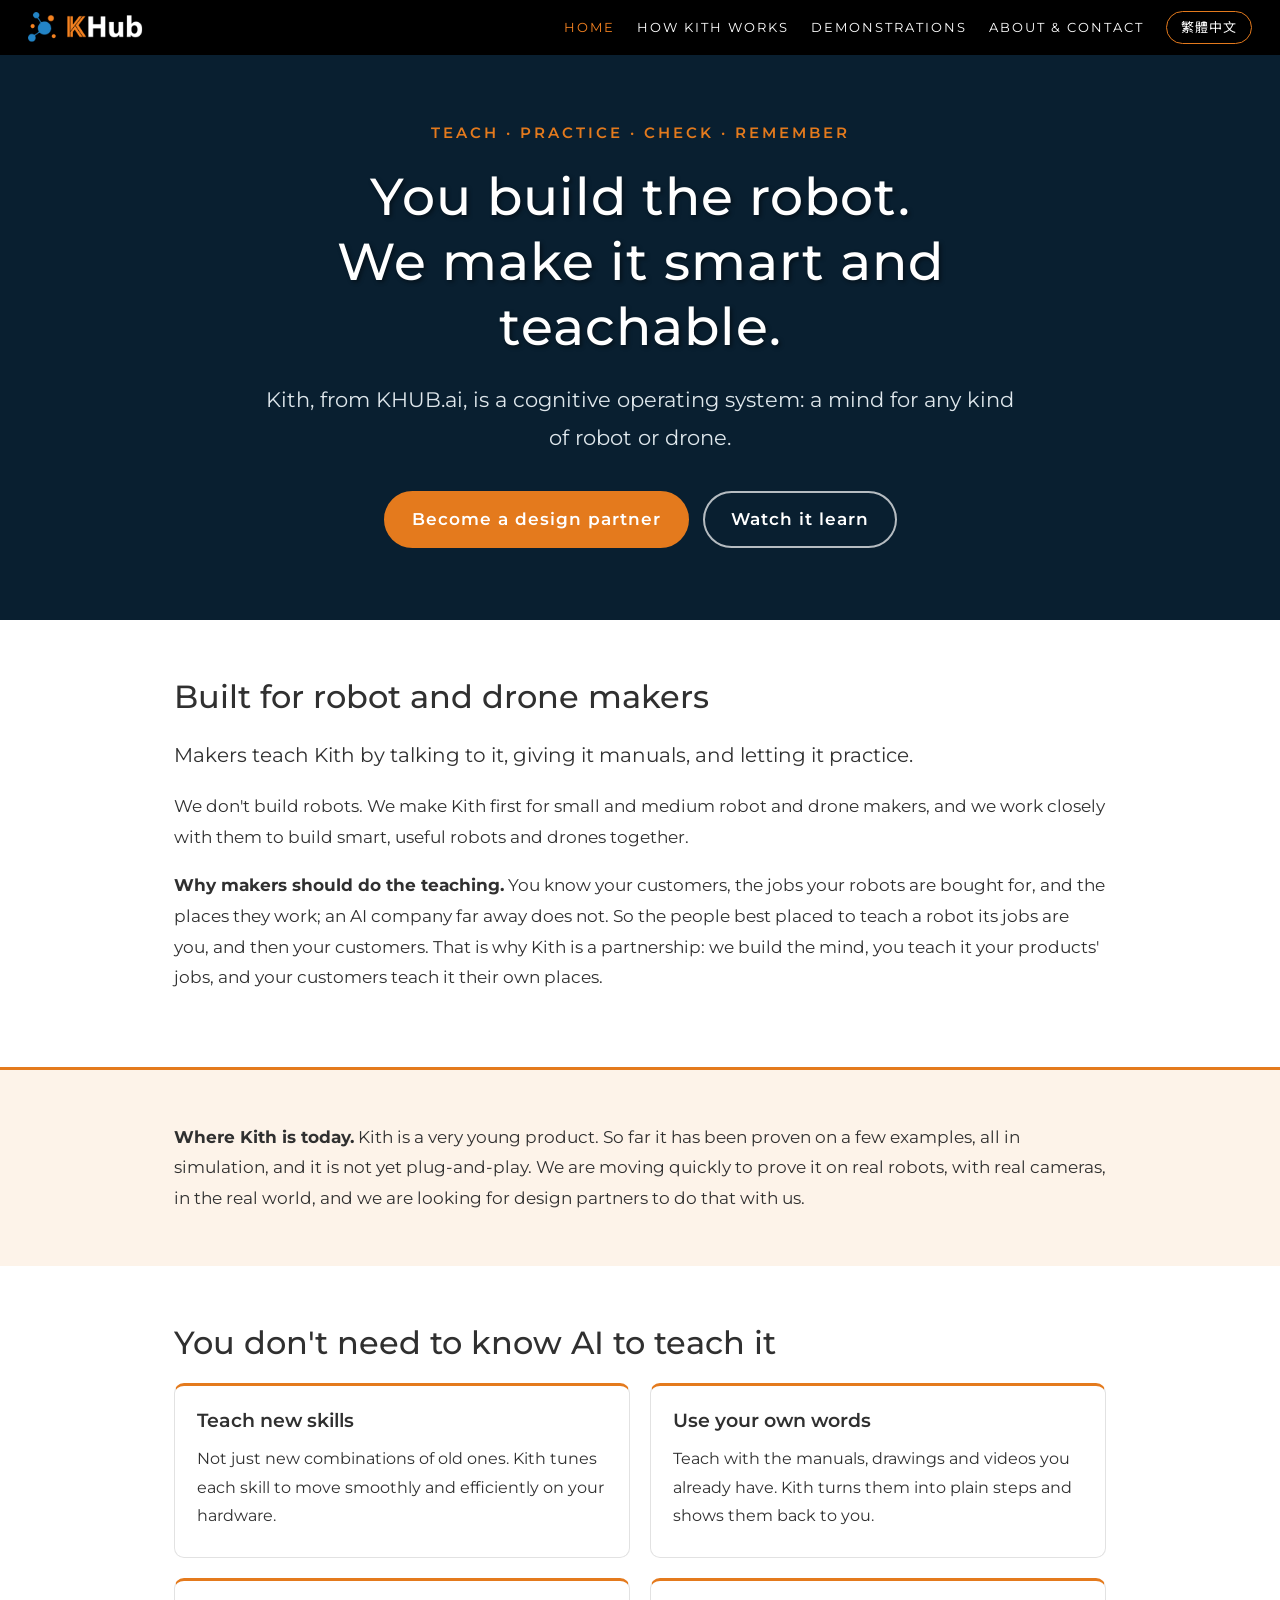
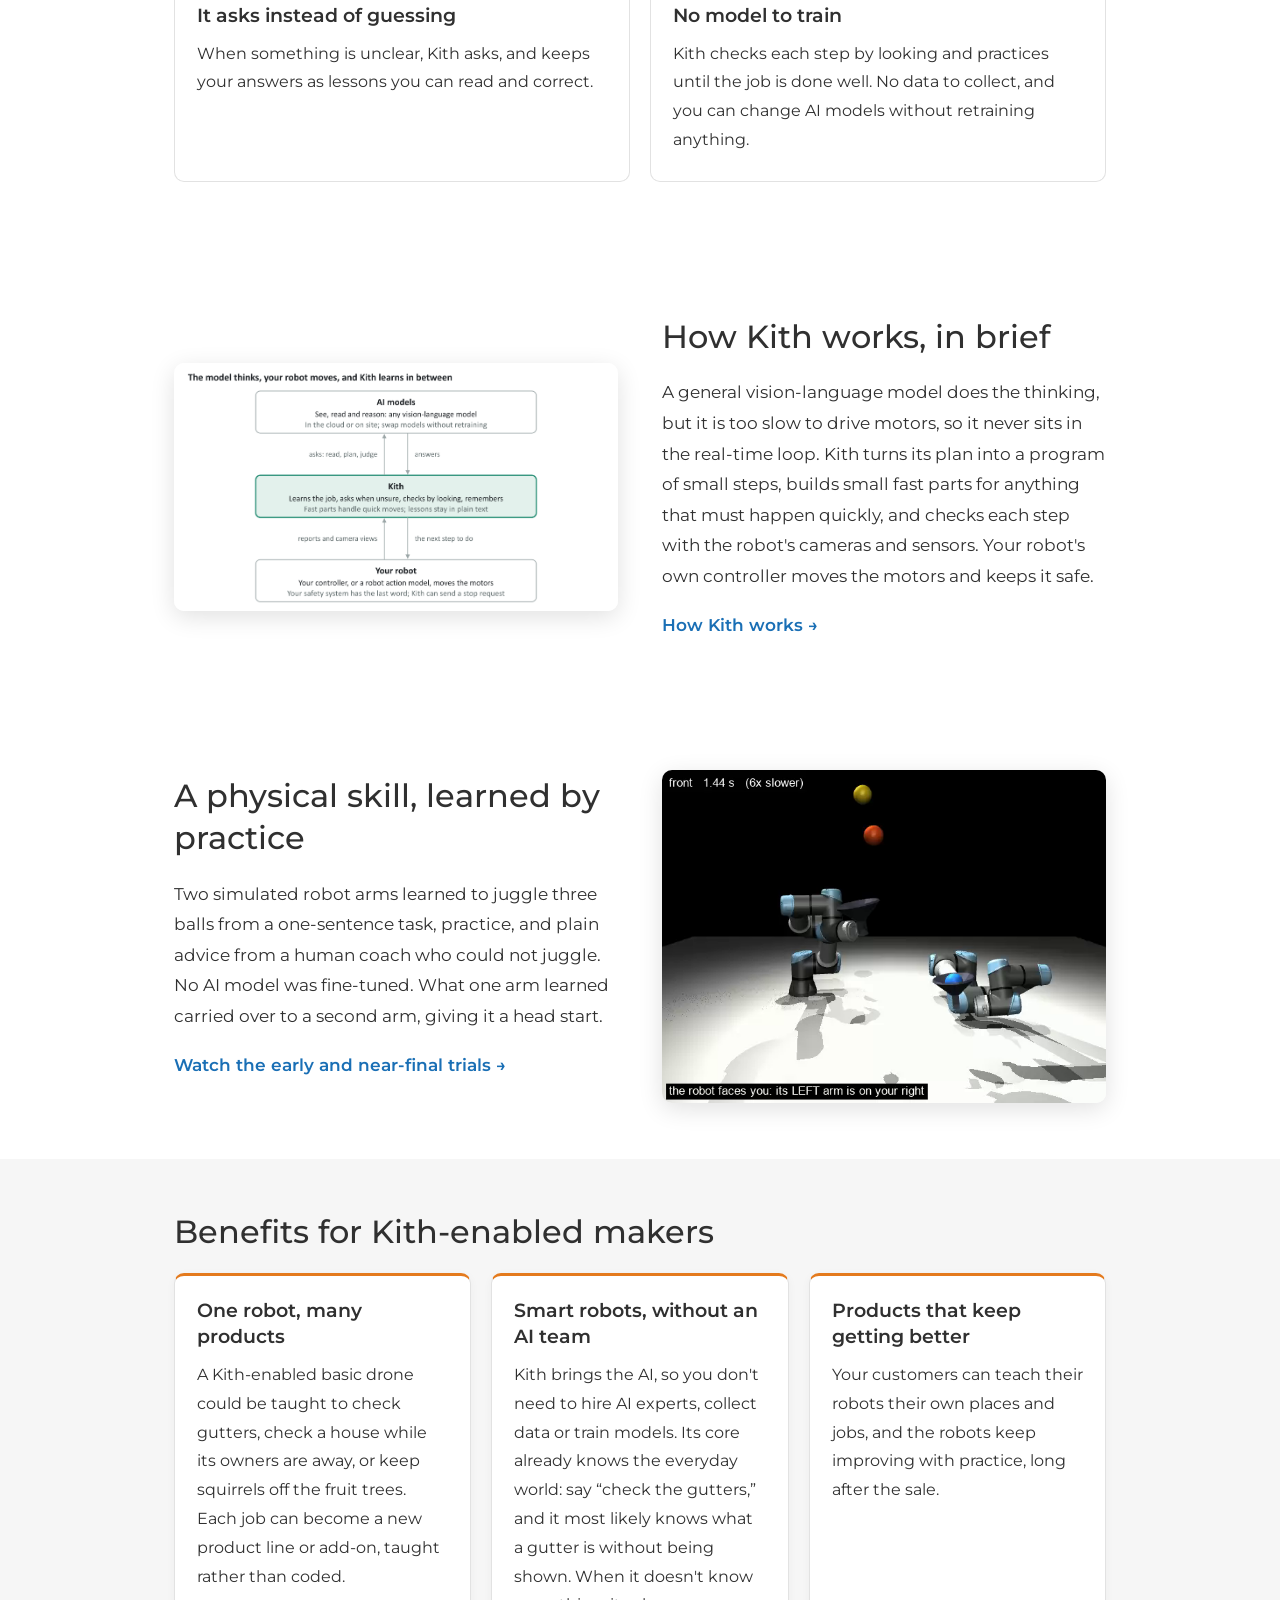
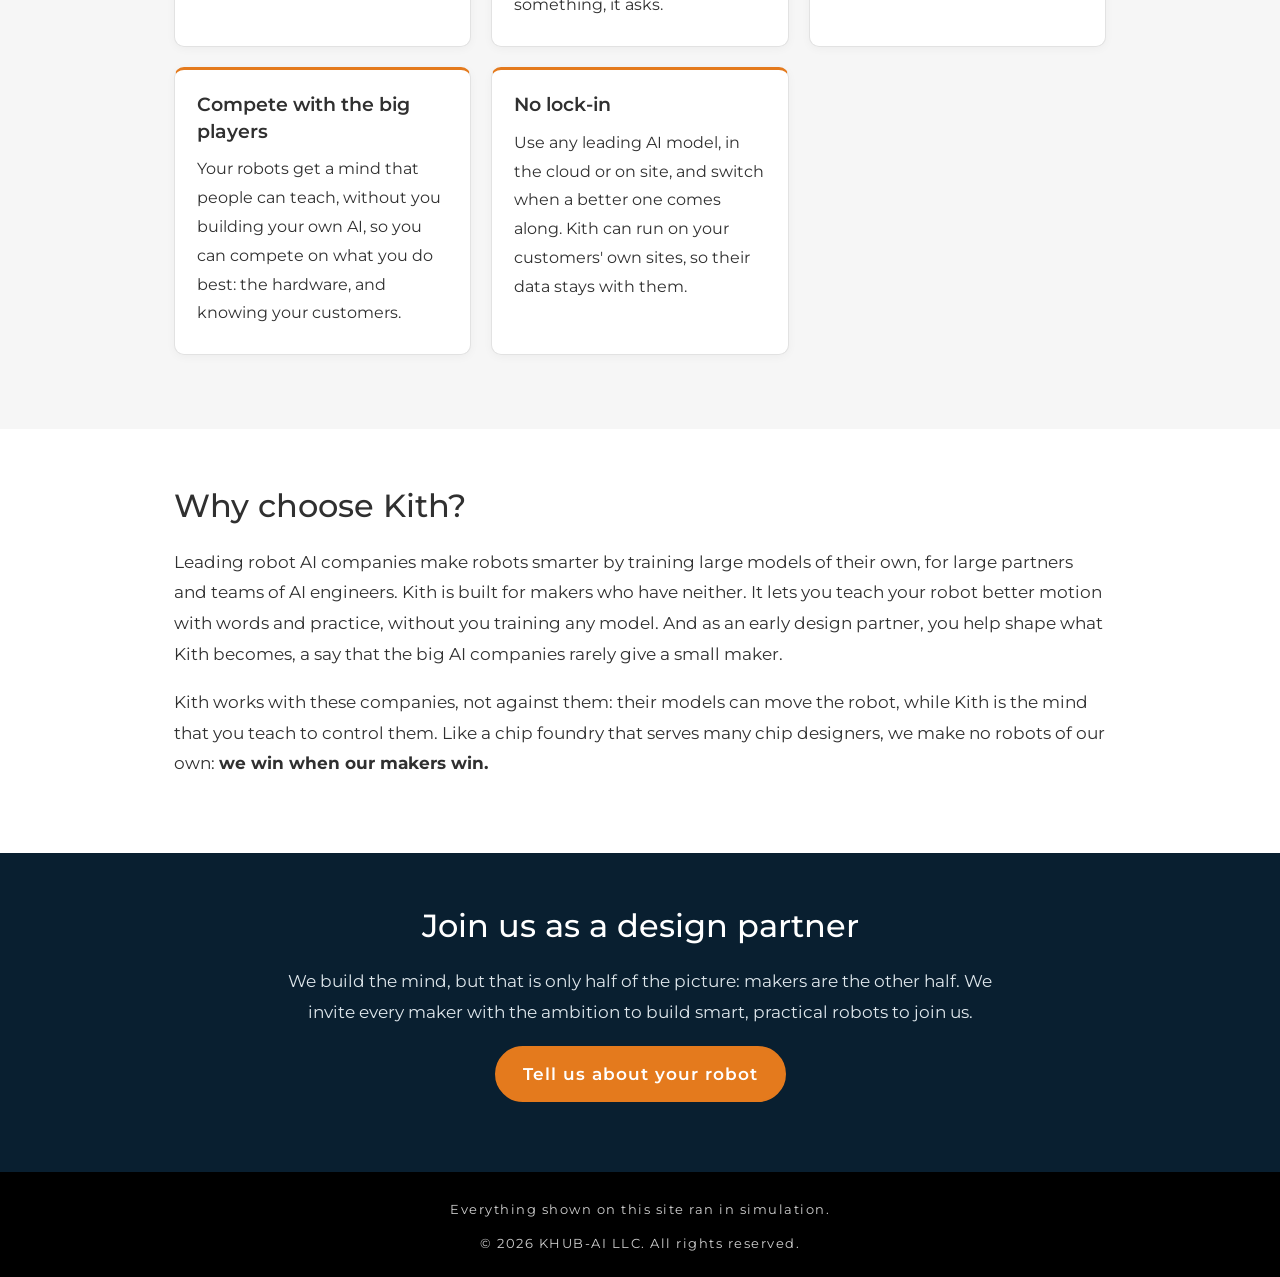
==== index.html @ f5c64458 "khub.ai: new bilingual site for Kith (English and Traditional Chinese) Four pages in each language, " ====
<!doctype html>
<html lang="en">
<head>
<meta charset="utf-8">
<meta name="viewport" content="width=device-width, initial-scale=1">
<title>Kith by KHUB.ai — a teachable mind for robots and drones</title>
<meta name="description" content="Kith, from KHUB.ai, is a cognitive operating system that robot and drone makers can teach by talking to it, giving it manuals, and letting it practice.">
<link rel="alternate" hreflang="en" href="https://khub.ai/">
<link rel="alternate" hreflang="zh-Hant-TW" href="https://khub.ai/zh-tw/">
<link rel="icon" href="images/favicon.ico">
<link rel="preconnect" href="https://fonts.googleapis.com">
<link rel="preconnect" href="https://fonts.gstatic.com" crossorigin>
<link href="https://fonts.googleapis.com/css2?family=Montserrat:wght@400;500;600;700&amp;family=Noto+Sans+TC:wght@400;500;700&amp;display=swap" rel="stylesheet">
<link rel="stylesheet" href="styles.css">
</head>
<body class="lang-en">
<a class="skip" href="#main">Skip to content</a>
<header class="topbar">
  <a class="brand" href="index.html"><img src="images/logo_KH.png" alt="KHUB.ai" width="120" height="31"></a>
  <nav aria-label="Main"><a href="index.html" aria-current="page">Home</a><a href="how-kith-works.html">How Kith works</a><a href="demonstrations.html">Demonstrations</a><a href="about.html">About &amp; contact</a><a class="lang" href="zh-tw/index.html" hreflang="zh-Hant-TW" lang="zh-Hant-TW">繁體中文</a></nav>
</header>
<section class="hero">
  <p class="kicker">Teach &middot; Practice &middot; Check &middot; Remember</p>
  <h1>You build the robot.<br>We make it smart and teachable.</h1>
  <p class="hero-sub">Kith, from KHUB.ai, is a cognitive operating system: a mind for any kind of robot or drone.</p>
  <p class="hero-actions"><a class="btn" href="about.html#contact">Become a design partner</a><a class="btn btn-ghost" href="demonstrations.html">Watch it learn</a></p>
</section>
<main id="main">

<section class="wrap">
  <h2>Built for robot and drone makers</h2>
  <p class="lead">Makers teach Kith by talking to it, giving it manuals, and letting it practice.</p>
  <p>We don't build robots. We make Kith first for small and medium robot and drone makers, and we work closely with them to build smart, useful robots and drones together.</p>
  <p><strong>Why makers should do the teaching.</strong> You know your customers, the jobs your robots are bought for, and the places they work; an AI company far away does not. So the people best placed to teach a robot its jobs are you, and then your customers. That is why Kith is a partnership: we build the mind, you teach it your products' jobs, and your customers teach it their own places.</p>
</section>

<section class="band note-band"><div class="wrap">
  <p><strong>Where Kith is today.</strong> Kith is a very young product. So far it has been proven on a few examples, all in simulation, and it is not yet plug-and-play. We are moving quickly to prove it on real robots, with real cameras, in the real world, and we are looking for design partners to do that with us.</p>
</div></section>

<section class="wrap">
  <h2>You don't need to know AI to teach it</h2>
  <div class="cards cols-2"><article class="card"><h3>Teach new skills</h3><p>Not just new combinations of old ones. Kith tunes each skill to move smoothly and efficiently on your hardware.</p></article><article class="card"><h3>Use your own words</h3><p>Teach with the manuals, drawings and videos you already have. Kith turns them into plain steps and shows them back to you.</p></article><article class="card"><h3>It asks instead of guessing</h3><p>When something is unclear, Kith asks, and keeps your answers as lessons you can read and correct.</p></article><article class="card"><h3>No model to train</h3><p>Kith checks each step by looking and practices until the job is done well. No data to collect, and you can change AI models without retraining anything.</p></article></div>
</section>

<section class="wrap split">
  <figure><img src="images/diagram-en.png" alt="Three layers: AI models think, Kith learns in the middle, your robot moves" width="2027" height="1131"></figure>
  <div>
    <h2>How Kith works, in brief</h2>
    <p>A general vision-language model does the thinking, but it is too slow to drive motors, so it never sits in the real-time loop. Kith turns its plan into a program of small steps, builds small fast parts for anything that must happen quickly, and checks each step with the robot's cameras and sensors. Your robot's own controller moves the motors and keeps it safe.</p>
    <p><a class="more" href="how-kith-works.html">How Kith works</a></p>
  </div>
</section>

<section class="wrap split reverse">
  <figure><img src="images/juggling.png" alt="Two simulated robot arms juggling three balls" width="640" height="480"></figure>
  <div>
    <h2>A physical skill, learned by practice</h2>
    <p>Two simulated robot arms learned to juggle three balls from a one-sentence task, practice, and plain advice from a human coach who could not juggle. No AI model was fine-tuned. What one arm learned carried over to a second arm, giving it a head start.</p>
    <p><a class="more" href="demonstrations.html">Watch the early and near-final trials</a></p>
  </div>
</section>

<section class="band"><div class="wrap">
  <h2>Benefits for Kith-enabled makers</h2>
  <div class="cards"><article class="card"><h3>One robot, many products</h3><p>A Kith-enabled basic drone could be taught to check gutters, check a house while its owners are away, or keep squirrels off the fruit trees. Each job can become a new product line or add-on, taught rather than coded.</p></article><article class="card"><h3>Smart robots, without an AI team</h3><p>Kith brings the AI, so you don't need to hire AI experts, collect data or train models. Its core already knows the everyday world: say “check the gutters,” and it most likely knows what a gutter is without being shown. When it doesn't know something, it asks.</p></article><article class="card"><h3>Products that keep getting better</h3><p>Your customers can teach their robots their own places and jobs, and the robots keep improving with practice, long after the sale.</p></article><article class="card"><h3>Compete with the big players</h3><p>Your robots get a mind that people can teach, without you building your own AI, so you can compete on what you do best: the hardware, and knowing your customers.</p></article><article class="card"><h3>No lock-in</h3><p>Use any leading AI model, in the cloud or on site, and switch when a better one comes along. Kith can run on your customers' own sites, so their data stays with them.</p></article></div>
</div></section>

<section class="wrap">
  <h2>Why choose Kith?</h2>
  <p>Leading robot AI companies make robots smarter by training large models of their own, for large partners and teams of AI engineers. Kith is built for makers who have neither. It lets you teach your robot better motion with words and practice, without you training any model. And as an early design partner, you help shape what Kith becomes, a say that the big AI companies rarely give a small maker.</p>
  <p>Kith works with these companies, not against them: their models can move the robot, while Kith is the mind that you teach to control them. Like a chip foundry that serves many chip designers, we make no robots of our own: <strong>we win when our makers win.</strong></p>
</section>
<section class="band cta"><div class="wrap"><h2>Join us as a design partner</h2><p>We build the mind, but that is only half of the picture: makers are the other half. We invite every maker with the ambition to build smart, practical robots to join us.</p><p><a class="btn" href="about.html#contact">Tell us about your robot</a></p></div></section>
</main>
<footer class="site-footer">
  <p>Everything shown on this site ran in simulation.</p>
  <p>© 2026 KHUB-AI LLC. All rights reserved.</p>
</footer>
</body>
</html>
---- styles.css ----
/* khub.ai: one stylesheet for every page, English and Traditional Chinese.
   The look follows the earlier khub.ai site: a black top bar, a navy hero with an orange kicker line,
   Montserrat type, white sections with gray bands, and a black footer. */

:root {
  --navy: #091f30;
  --orange: #e47a1d;
  --orange-hover: #f58220;
  --ink: #303030;
  --muted: #5f6b6c;
  --band: #f6f6f6;
  --line: #e2e2e2;
  --link: #1a6fb5;
  --black: #000;
  --white: #fff;
  --wrap: 980px;
  --radius: 10px;
}

* { box-sizing: border-box; }

html { scroll-padding-top: 80px; }

body {
  margin: 0;
  background: var(--white);
  color: var(--ink);
  font: 400 17px/1.8 Montserrat, "Noto Sans TC", "Microsoft JhengHei", "PingFang TC", sans-serif;
}

body.lang-zh {
  font-family: "Noto Sans TC", "Microsoft JhengHei", "PingFang TC", Montserrat, sans-serif;
  line-height: 1.9;
}

img, video { max-width: 100%; height: auto; display: block; }

a { color: var(--link); text-underline-offset: 3px; }
a:hover { color: var(--orange); }

.skip { position: absolute; left: -9999px; }
.skip:focus { left: 16px; top: 8px; z-index: 100; background: var(--white); padding: 6px 12px; }

/* ---------- top bar ---------- */
.topbar {
  position: sticky;
  top: 0;
  z-index: 50;
  display: flex;
  align-items: center;
  justify-content: space-between;
  gap: 16px;
  padding: 10px 28px;
  background: var(--black);
}
.brand img { width: 120px; }
.topbar nav { display: flex; align-items: center; flex-wrap: wrap; justify-content: flex-end; gap: 4px 22px; }
.topbar nav a {
  color: var(--white);
  font-size: 13px;
  letter-spacing: 2px;
  text-transform: uppercase;
  text-decoration: none;
  padding: 6px 0;
}
.lang-zh .topbar nav a { font-size: 15px; letter-spacing: 1px; }
.topbar nav a:hover, .topbar nav a[aria-current="page"] { color: var(--orange-hover); }
.topbar nav a.lang {
  border: 1px solid var(--orange);
  border-radius: 999px;
  padding: 4px 14px;
  letter-spacing: 1px;
  text-transform: none;
}
.topbar nav a.lang:hover { background: var(--orange); color: var(--white); }

/* ---------- hero ---------- */
.hero {
  background: var(--navy);
  color: var(--white);
  text-align: center;
  padding: 64px 24px 72px;
}
.kicker {
  margin: 0 0 18px;
  color: var(--orange);
  font-size: 15px;
  font-weight: 600;
  letter-spacing: 3px;
  text-transform: uppercase;
}
.lang-zh .kicker { letter-spacing: 4px; }
.hero h1 {
  margin: 0 auto;
  max-width: 900px;
  font-size: clamp(30px, 4.6vw, 52px);
  font-weight: 500;
  line-height: 1.25;
  letter-spacing: 1px;
  text-shadow: 2px 2px 4px rgba(0, 0, 0, .45);
}
.hero-sub {
  margin: 22px auto 0;
  max-width: 760px;
  font-size: clamp(17px, 2vw, 21px);
  color: #dfe7ec;
}
.hero-actions { margin: 34px 0 0; display: flex; justify-content: center; flex-wrap: wrap; gap: 14px; }

.btn {
  display: inline-block;
  padding: 11px 26px;
  border-radius: 999px;
  background: var(--orange);
  color: var(--white);
  font-weight: 600;
  letter-spacing: 1px;
  text-decoration: none;
  border: 2px solid var(--orange);
}
.btn:hover { background: var(--orange-hover); border-color: var(--orange-hover); color: var(--white); }
.btn-ghost { background: transparent; border-color: rgba(255, 255, 255, .7); }
.btn-ghost:hover { background: rgba(255, 255, 255, .12); border-color: var(--white); }

/* ---------- sections ---------- */
.wrap { max-width: var(--wrap); margin: 0 auto; padding: 56px 24px; }
.band { background: var(--band); }
.band > .wrap { padding-top: 52px; padding-bottom: 52px; }

h2 { font-size: clamp(25px, 3vw, 32px); font-weight: 500; line-height: 1.3; margin: 0 0 20px; color: var(--ink); }
h3 { font-size: 19px; font-weight: 600; line-height: 1.4; margin: 0 0 10px; }
p { margin: 0 0 18px; }
.lead { font-size: 20px; color: var(--ink); }
.muted { color: var(--muted); font-size: 15px; }

.note-band { background: #fdf3e9; border-top: 3px solid var(--orange); }
.note-band p { margin: 0; }

.callout {
  background: #fdf3e9;
  border-left: 4px solid var(--orange);
  border-radius: 0 var(--radius) var(--radius) 0;
  padding: 14px 18px;
  margin-bottom: 36px;
}

.more { font-weight: 600; text-decoration: none; }
.more::after { content: " \2192"; }

/* picture + text rows */
.split { display: grid; grid-template-columns: 1fr 1fr; gap: 44px; align-items: center; }
.split.reverse > figure { order: 2; }
.split figure, figure.wide { margin: 0; }
.split img { border-radius: var(--radius); box-shadow: 0 6px 24px rgba(0, 0, 0, .12); }
figure.wide { margin: 8px 0 28px; }
figure.wide img { border-radius: var(--radius); border: 1px solid var(--line); }
figcaption { font-size: 14px; color: var(--muted); margin-top: 10px; text-align: center; }

/* cards */
.cards { display: grid; grid-template-columns: repeat(auto-fit, minmax(260px, 1fr)); gap: 20px; margin: 8px 0 22px; }
.card {
  background: var(--white);
  border: 1px solid var(--line);
  border-top: 3px solid var(--orange);
  border-radius: var(--radius);
  padding: 22px 22px 8px;
}
.band .card { box-shadow: 0 2px 10px rgba(0, 0, 0, .04); }
.card p { font-size: 16px; }

/* videos */
.videos { display: grid; grid-template-columns: 1fr 1fr; gap: 20px; margin: 10px 0 30px; }
.videos figure { margin: 0; }
.videos video { width: 100%; border-radius: var(--radius); background: var(--black); aspect-ratio: 4 / 3; }

/* tables */
.table-wrap { overflow-x: auto; margin: 8px 0 26px; }
table { width: 100%; border-collapse: collapse; background: var(--white); font-size: 15.5px; line-height: 1.6; }
th { background: var(--navy); color: var(--white); text-align: left; font-weight: 600; padding: 10px 14px; }
td { padding: 12px 14px; border-bottom: 1px solid var(--line); vertical-align: top; }
td:first-child { width: 24%; }

/* steps and contact */
ol.steps { padding-left: 22px; margin: 0 0 28px; }
ol.steps li { margin: 8px 0; }
.contact-card {
  display: inline-block;
  background: var(--navy);
  color: var(--white);
  border-radius: var(--radius);
  padding: 22px 30px 6px;
}
.contact-card a { color: #ffd2a8; }
.kicker-dark { color: var(--orange); font-weight: 600; letter-spacing: 2px; text-transform: uppercase; font-size: 14px; margin-bottom: 8px; }

/* call to action band */
.cta { background: var(--navy); color: var(--white); text-align: center; }
.cta h2 { color: var(--white); }
.cta p { max-width: 720px; margin-left: auto; margin-right: auto; color: #dfe7ec; }

/* ---------- footer ---------- */
.site-footer {
  background: var(--black);
  color: #cfcfcf;
  text-align: center;
  font-size: 13px;
  letter-spacing: 1.5px;
  padding: 26px 20px 12px;
}
.site-footer p { margin: 0 0 10px; }

/* ---------- small screens ---------- */
@media (max-width: 760px) {
  body { font-size: 16px; }
  .topbar { flex-direction: column; align-items: flex-start; padding: 10px 16px; gap: 6px; }
  .topbar nav { justify-content: flex-start; gap: 2px 16px; }
  .topbar nav a { font-size: 12px; letter-spacing: 1px; }
  .lang-zh .topbar nav a { font-size: 14px; }
  .hero { padding: 44px 16px 52px; }
  .wrap { padding: 40px 16px; }
  .split, .videos { grid-template-columns: 1fr; gap: 24px; }
  .split.reverse > figure { order: 0; }
  td:first-child { width: auto; }
}

.cards.cols-2 { grid-template-columns: repeat(2, 1fr); }
@media (max-width: 760px) { .cards.cols-2 { grid-template-columns: 1fr; } }
@media (max-width: 760px) { .topbar { position: static; } html { scroll-padding-top: 0; } }
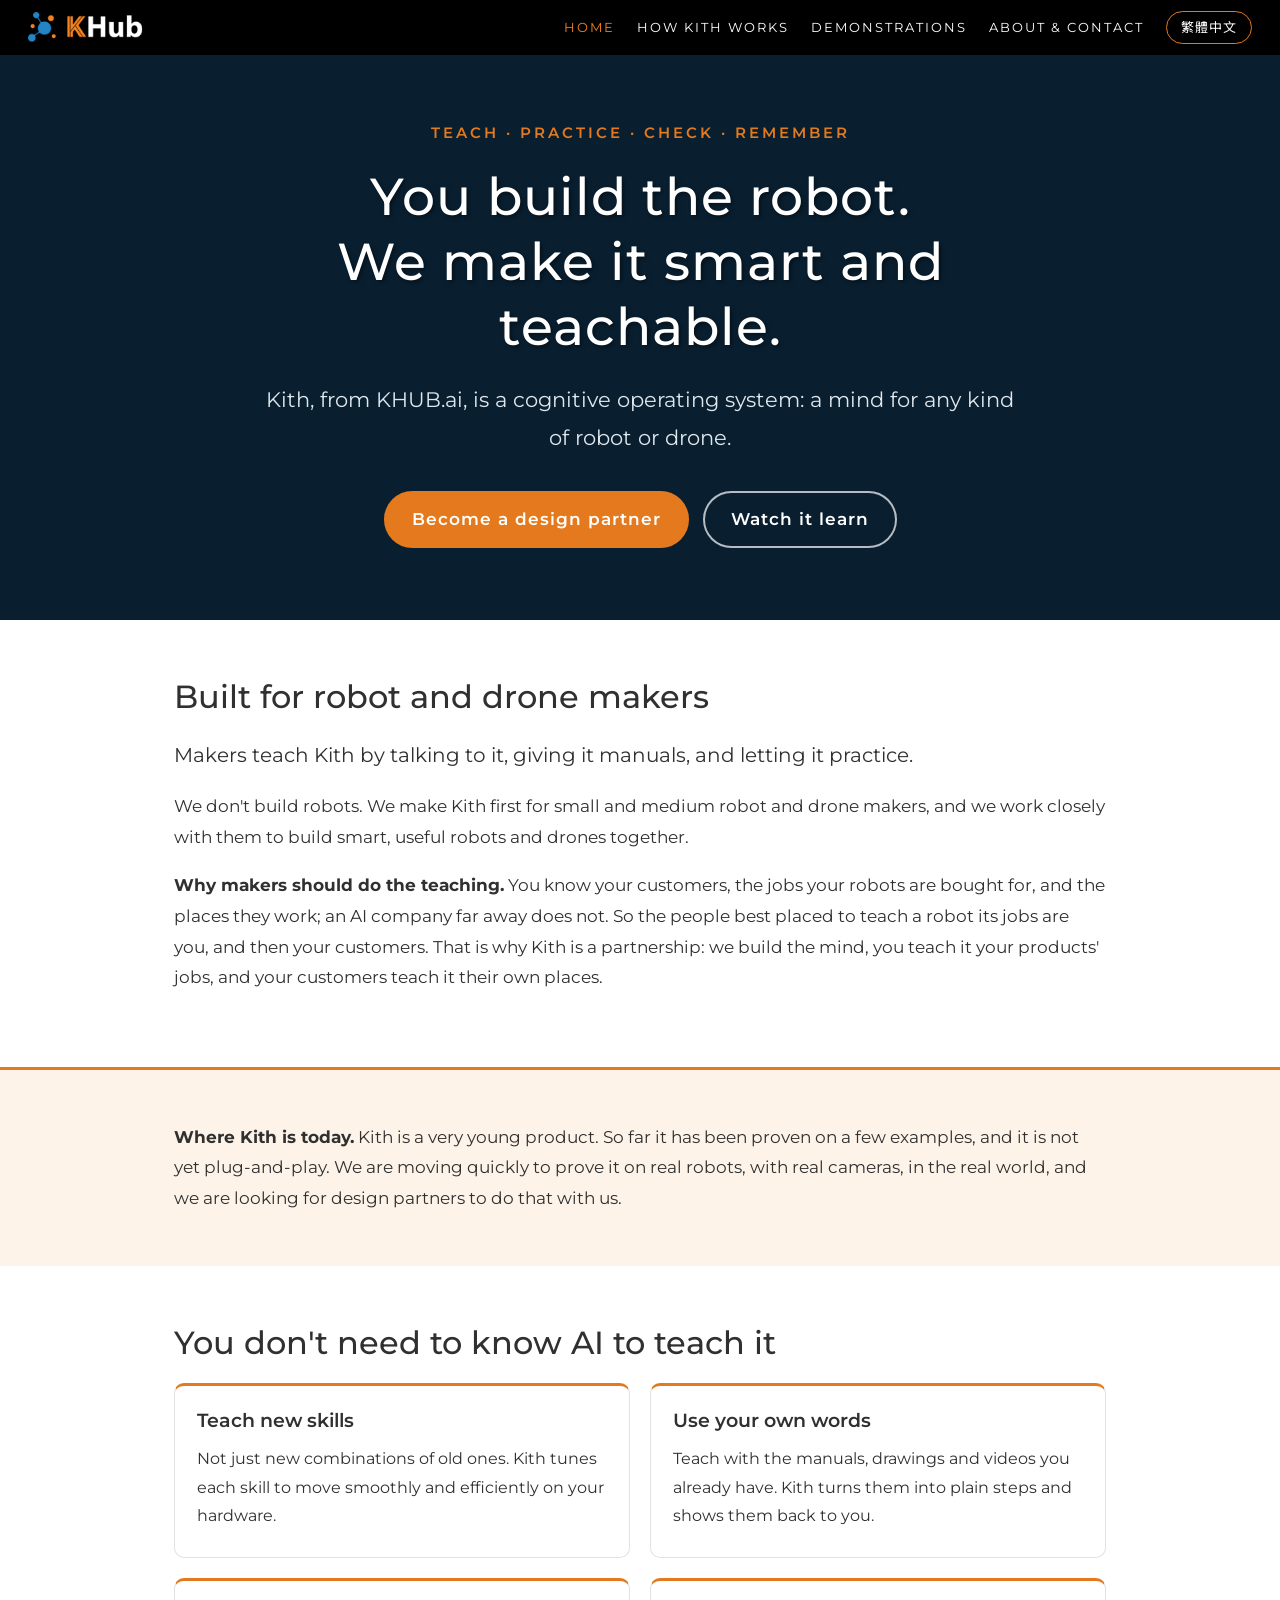
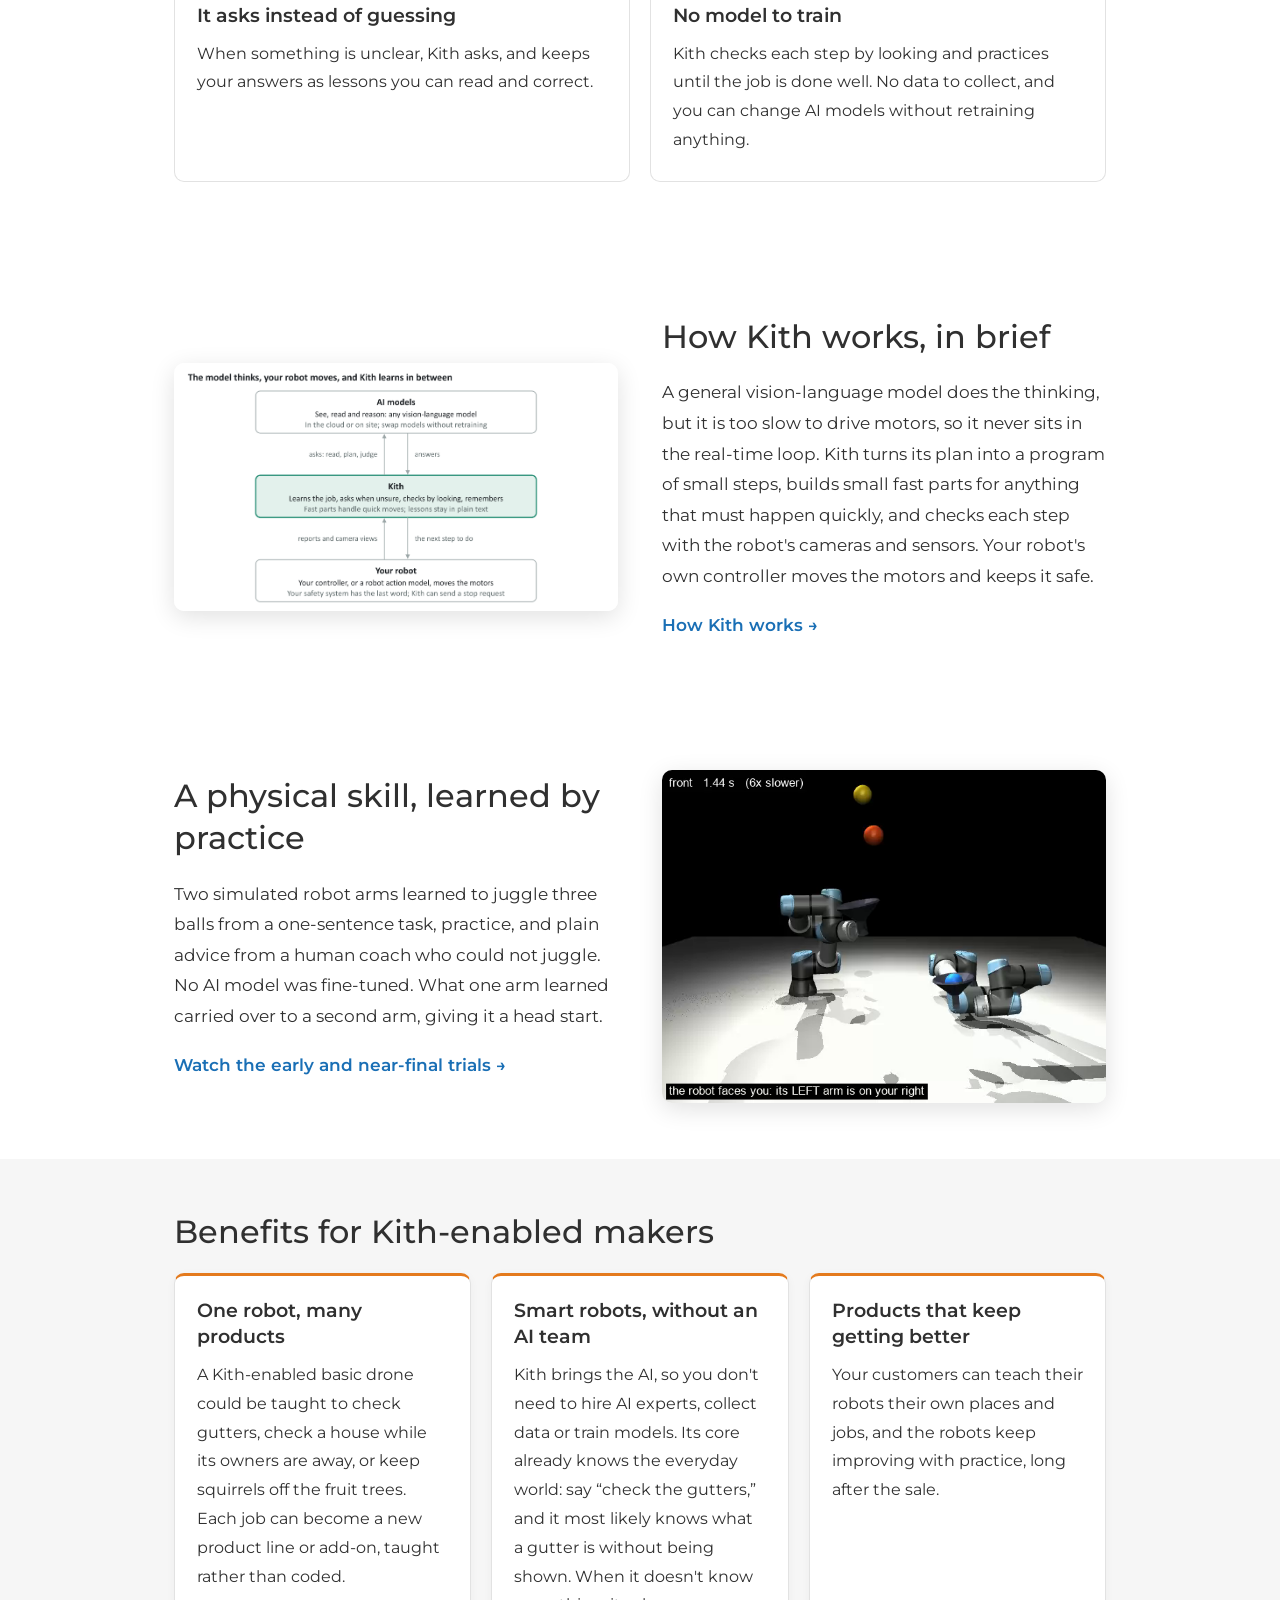
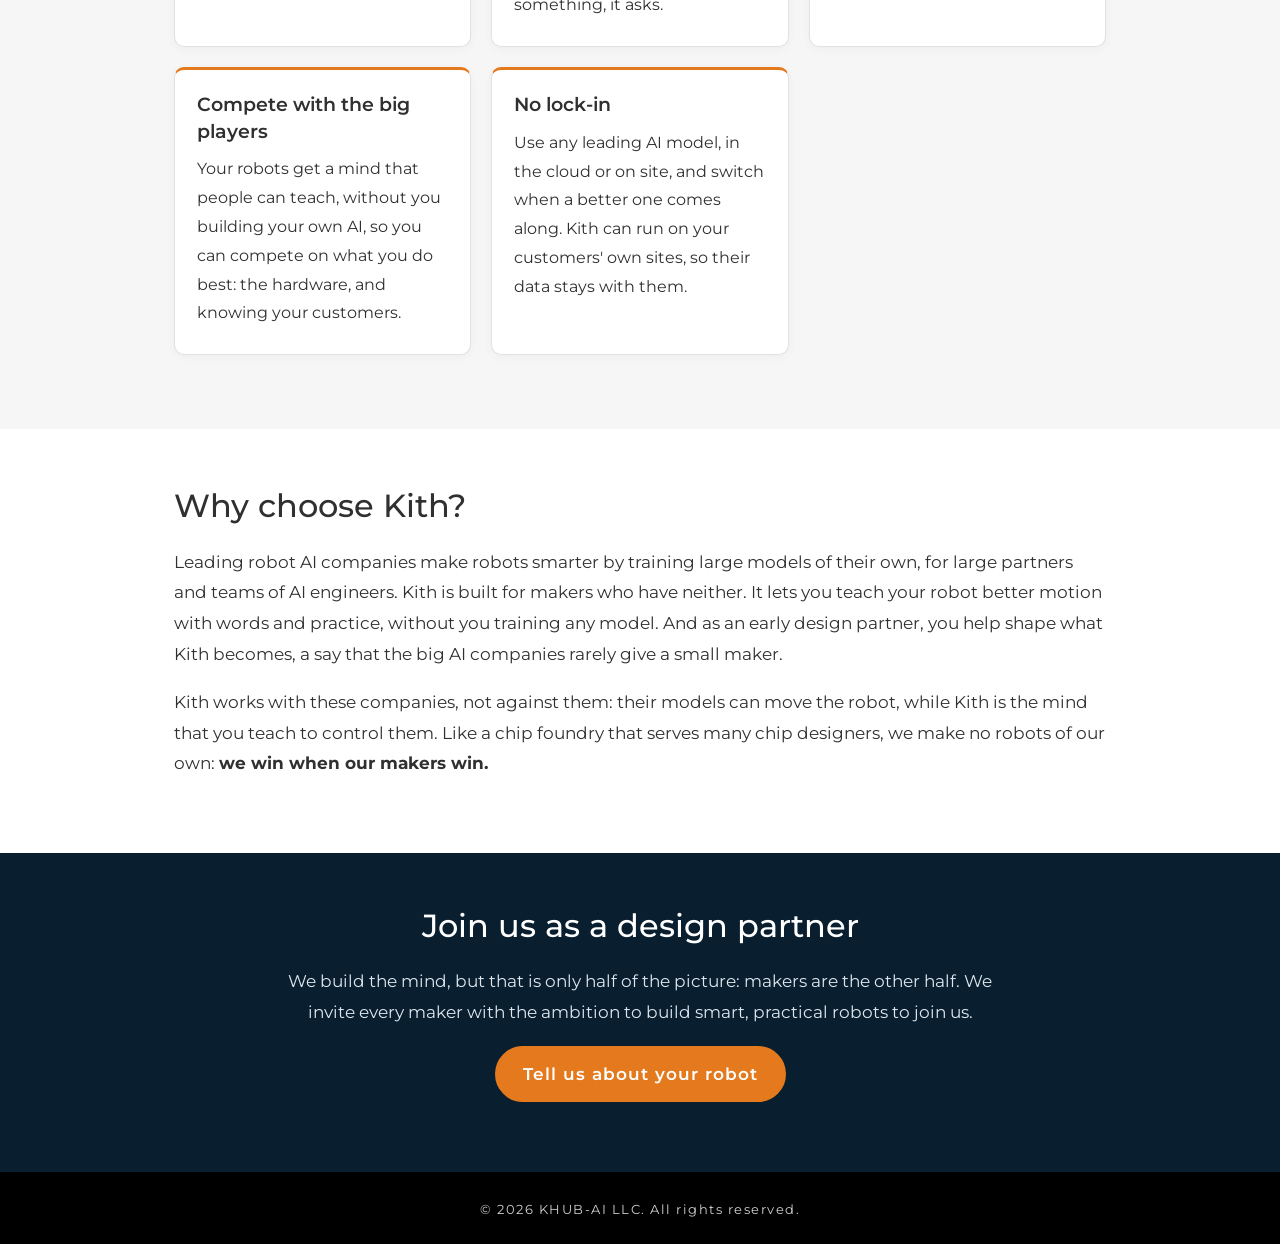
==== commit 7811f4da: "Demonstrations: more coming next, a warmer close, demos marked one by one; an unlinked investor page" ====
--- a/index.html
+++ b/index.html
@@ -35,7 +35,7 @@
 </section>
 
 <section class="band note-band"><div class="wrap">
-  <p><strong>Where Kith is today.</strong> Kith is a very young product. So far it has been proven on a few examples, all in simulation, and it is not yet plug-and-play. We are moving quickly to prove it on real robots, with real cameras, in the real world, and we are looking for design partners to do that with us.</p>
+  <p><strong>Where Kith is today.</strong> Kith is a very young product. So far it has been proven on a few examples, and it is not yet plug-and-play. We are moving quickly to prove it on real robots, with real cameras, in the real world, and we are looking for design partners to do that with us.</p>
 </div></section>
 
 <section class="wrap">
@@ -74,7 +74,6 @@
 <section class="band cta"><div class="wrap"><h2>Join us as a design partner</h2><p>We build the mind, but that is only half of the picture: makers are the other half. We invite every maker with the ambition to build smart, practical robots to join us.</p><p><a class="btn" href="about.html#contact">Tell us about your robot</a></p></div></section>
 </main>
 <footer class="site-footer">
-  <p>Everything shown on this site ran in simulation.</p>
   <p>© 2026 KHUB-AI LLC. All rights reserved.</p>
 </footer>
 </body>
--- a/styles.css
+++ b/styles.css
@@ -226,3 +226,20 @@
 .cards.cols-2 { grid-template-columns: repeat(2, 1fr); }
 @media (max-width: 760px) { .cards.cols-2 { grid-template-columns: 1fr; } }
 @media (max-width: 760px) { .topbar { position: static; } html { scroll-padding-top: 0; } }
+.cards.list { grid-template-columns: 1fr; gap: 16px; }
+.cards.list .card { padding: 18px 24px 4px; }
+
+/* a small label on one demonstration, e.g. "Simulated in MuJoCo" */
+.tag {
+  display: inline-block;
+  margin-left: 10px;
+  padding: 2px 12px;
+  border: 1px solid var(--orange);
+  border-radius: 999px;
+  color: var(--orange);
+  font-size: 13px;
+  font-weight: 600;
+  letter-spacing: 1px;
+  vertical-align: middle;
+  white-space: nowrap;
+}
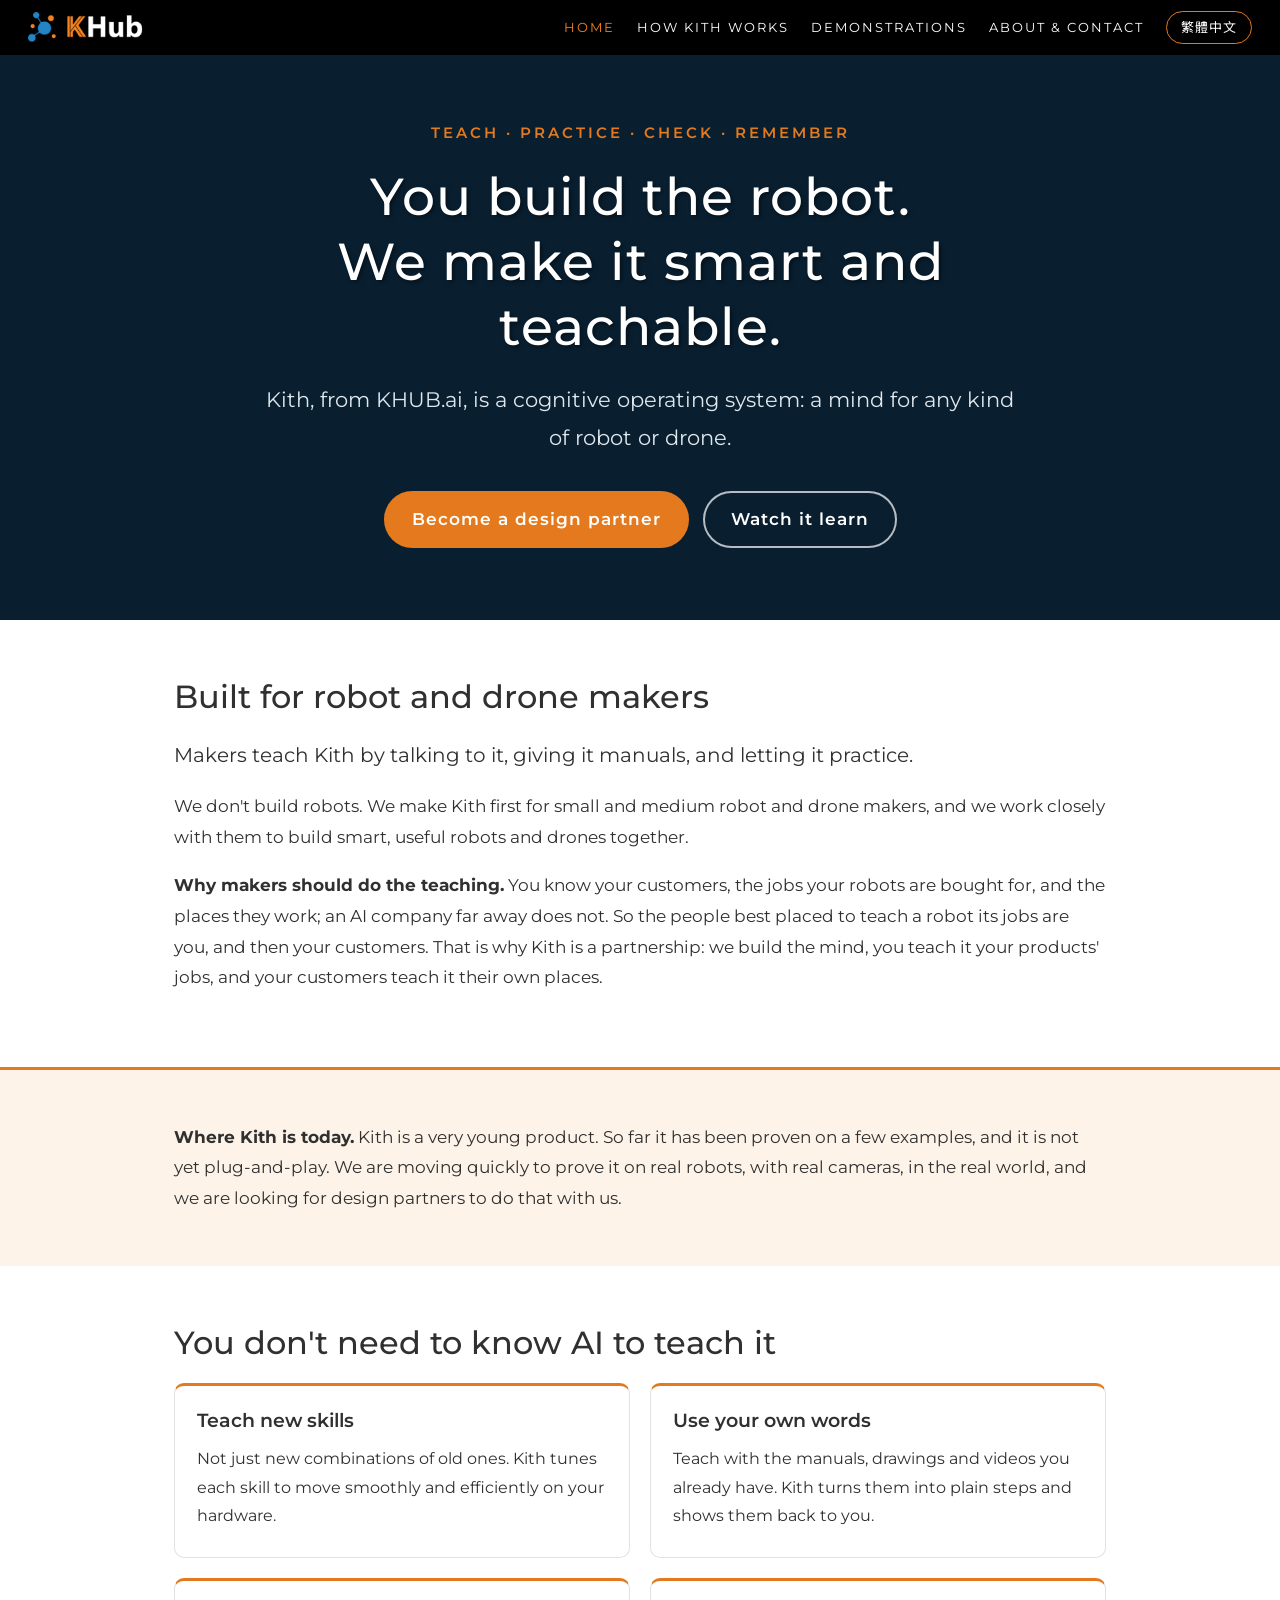
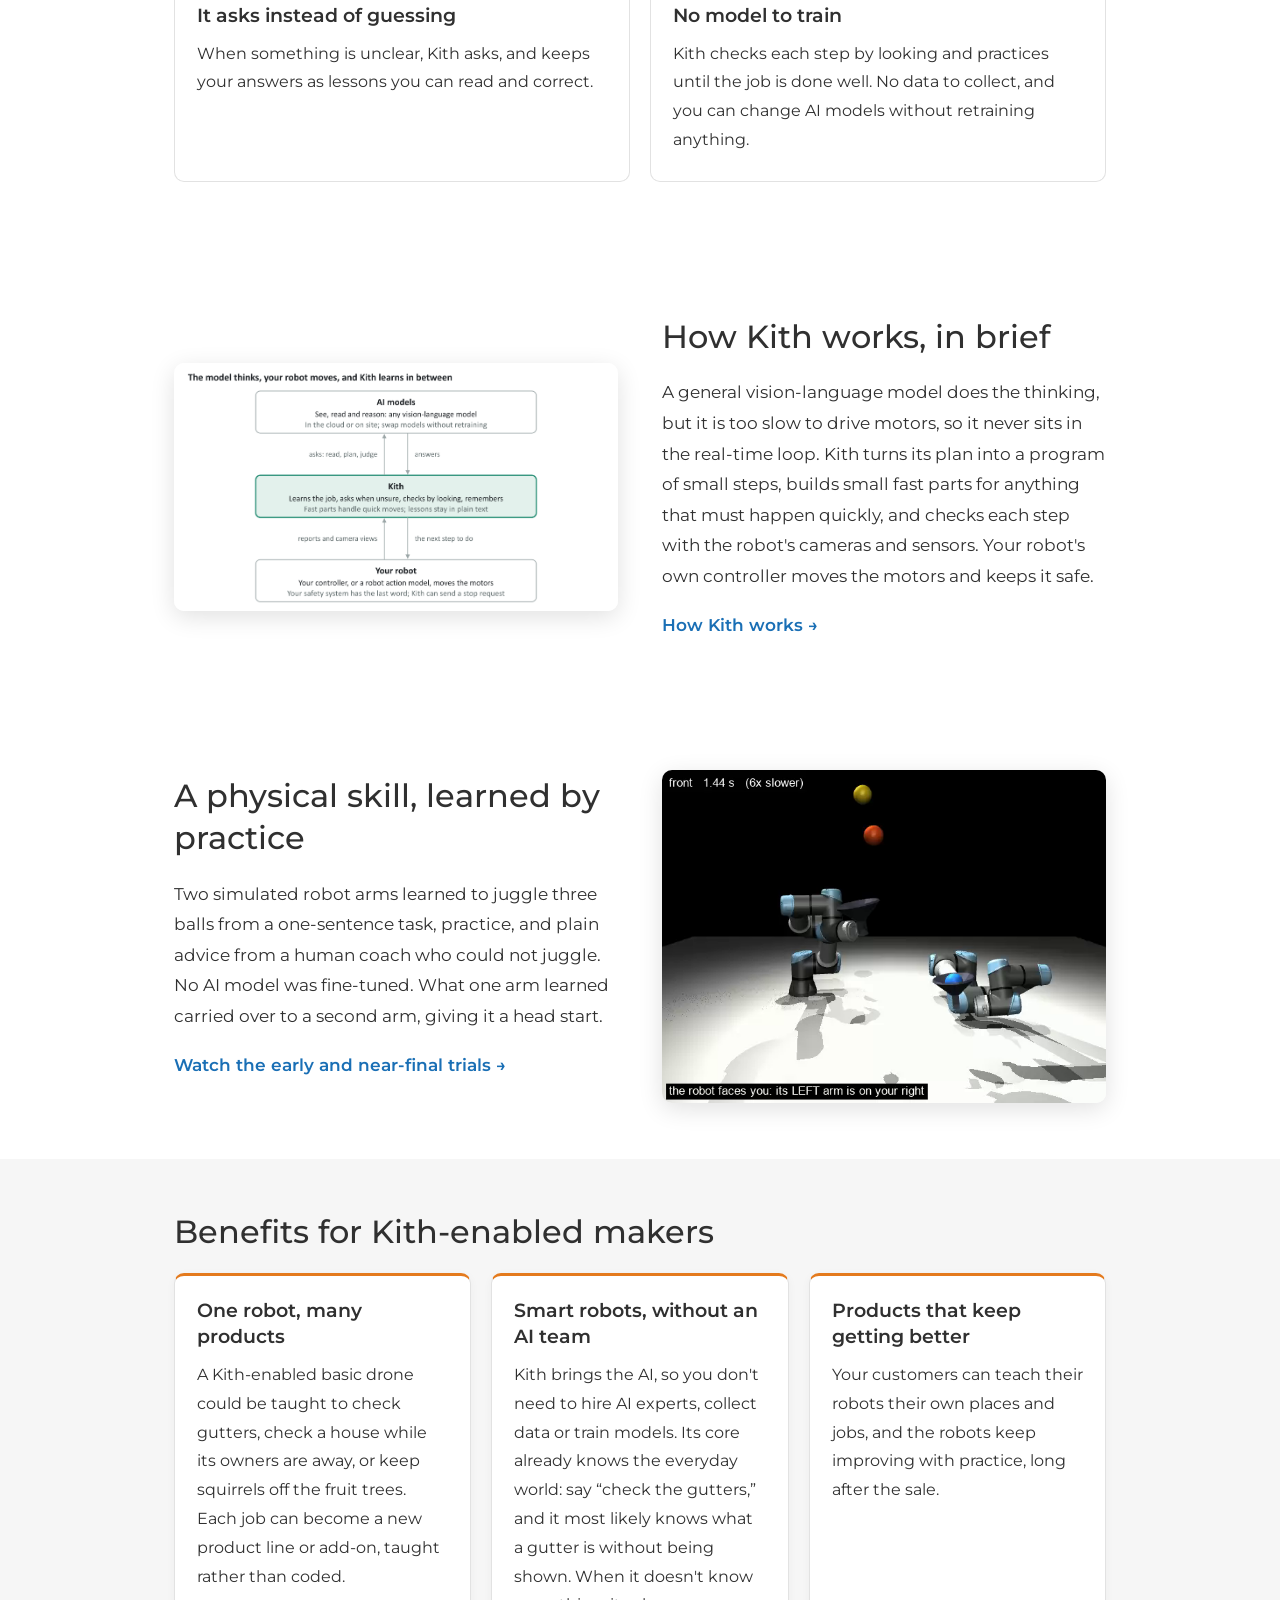
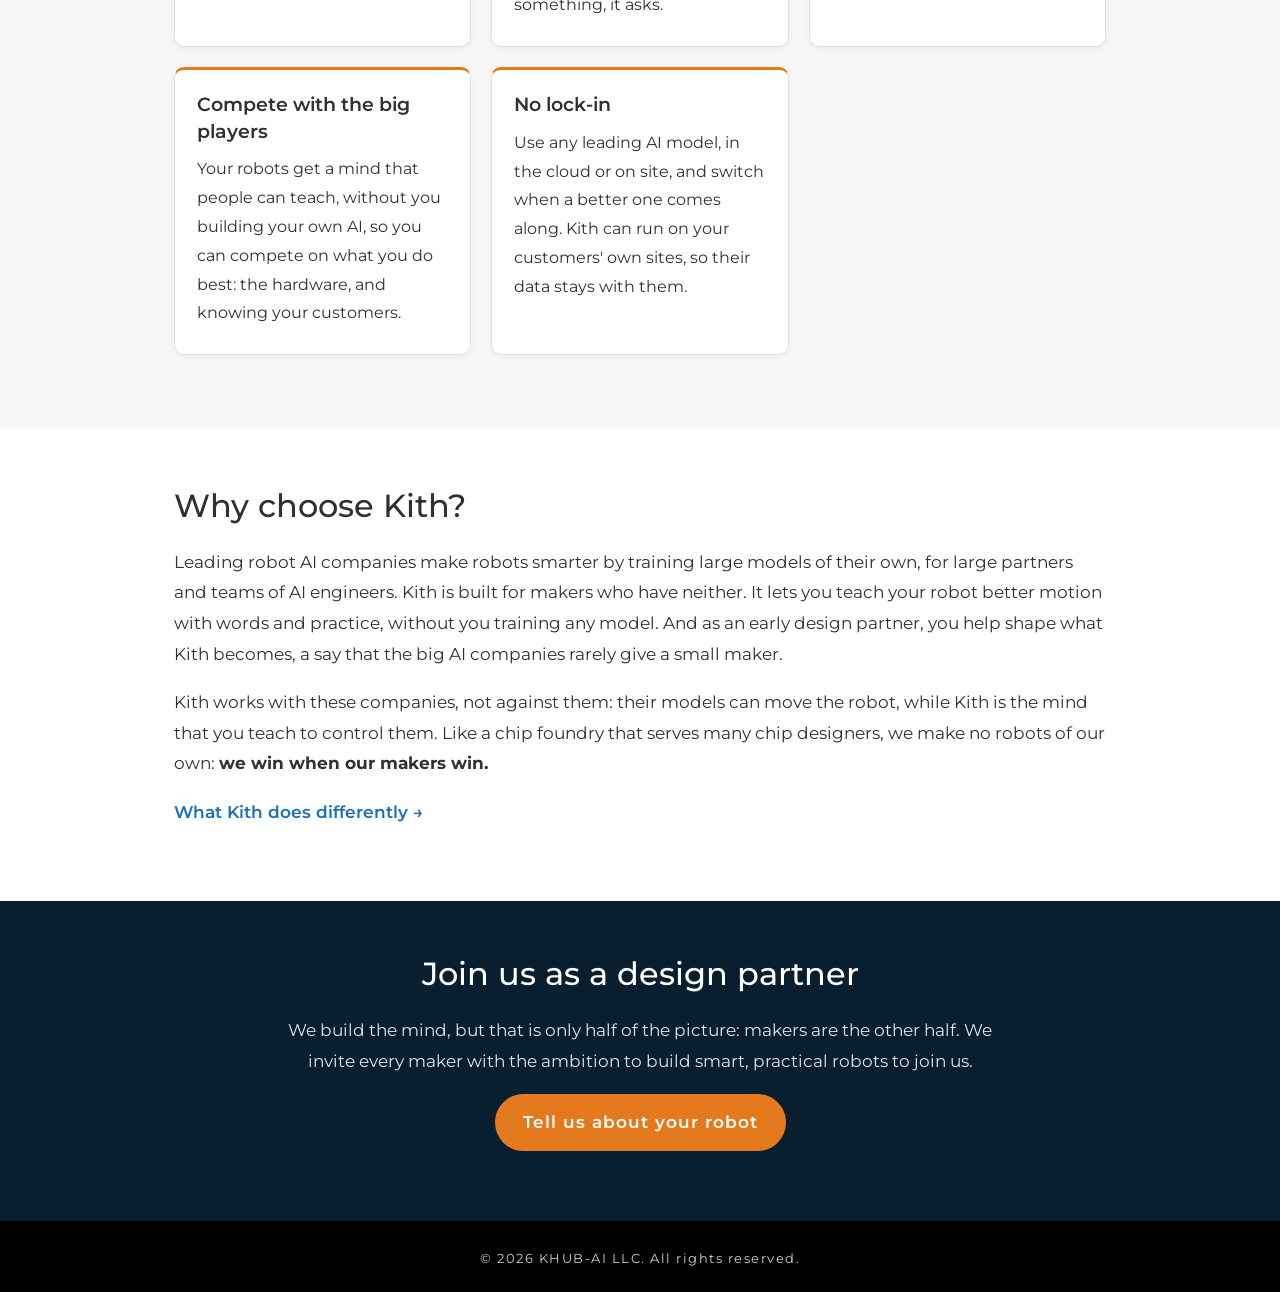
==== commit 20758d12: "Add "What Kith does differently" table (EN and zh-TW) Full table on How Kith works, a short version " ====
--- a/index.html
+++ b/index.html
@@ -70,11 +70,13 @@
   <h2>Why choose Kith?</h2>
   <p>Leading robot AI companies make robots smarter by training large models of their own, for large partners and teams of AI engineers. Kith is built for makers who have neither. It lets you teach your robot better motion with words and practice, without you training any model. And as an early design partner, you help shape what Kith becomes, a say that the big AI companies rarely give a small maker.</p>
   <p>Kith works with these companies, not against them: their models can move the robot, while Kith is the mind that you teach to control them. Like a chip foundry that serves many chip designers, we make no robots of our own: <strong>we win when our makers win.</strong></p>
+  <p><a class="more" href="how-kith-works.html#different">What Kith does differently</a></p>
 </section>
 <section class="band cta"><div class="wrap"><h2>Join us as a design partner</h2><p>We build the mind, but that is only half of the picture: makers are the other half. We invite every maker with the ambition to build smart, practical robots to join us.</p><p><a class="btn" href="about.html#contact">Tell us about your robot</a></p></div></section>
 </main>
 <footer class="site-footer">
   <p>© 2026 KHUB-AI LLC. All rights reserved.</p>
 </footer>
+<!-- Cloudflare Web Analytics --><script type='module' src='https://static.cloudflareinsights.com/beacon.min.js' data-cf-beacon='{"token": "db9ff15c4d4c4915a1eea8b74ed29f83"}'></script><!-- End Cloudflare Web Analytics -->
 </body>
 </html>
--- a/styles.css
+++ b/styles.css
@@ -243,3 +243,7 @@
   vertical-align: middle;
   white-space: nowrap;
 }
+
+/* a plain line under the hero buttons, e.g. an email address to copy */
+.hero-note { margin: 18px 0 0; font-size: 15px; color: #dfe7ec; }
+.hero-note a { color: #ffd2a8; }
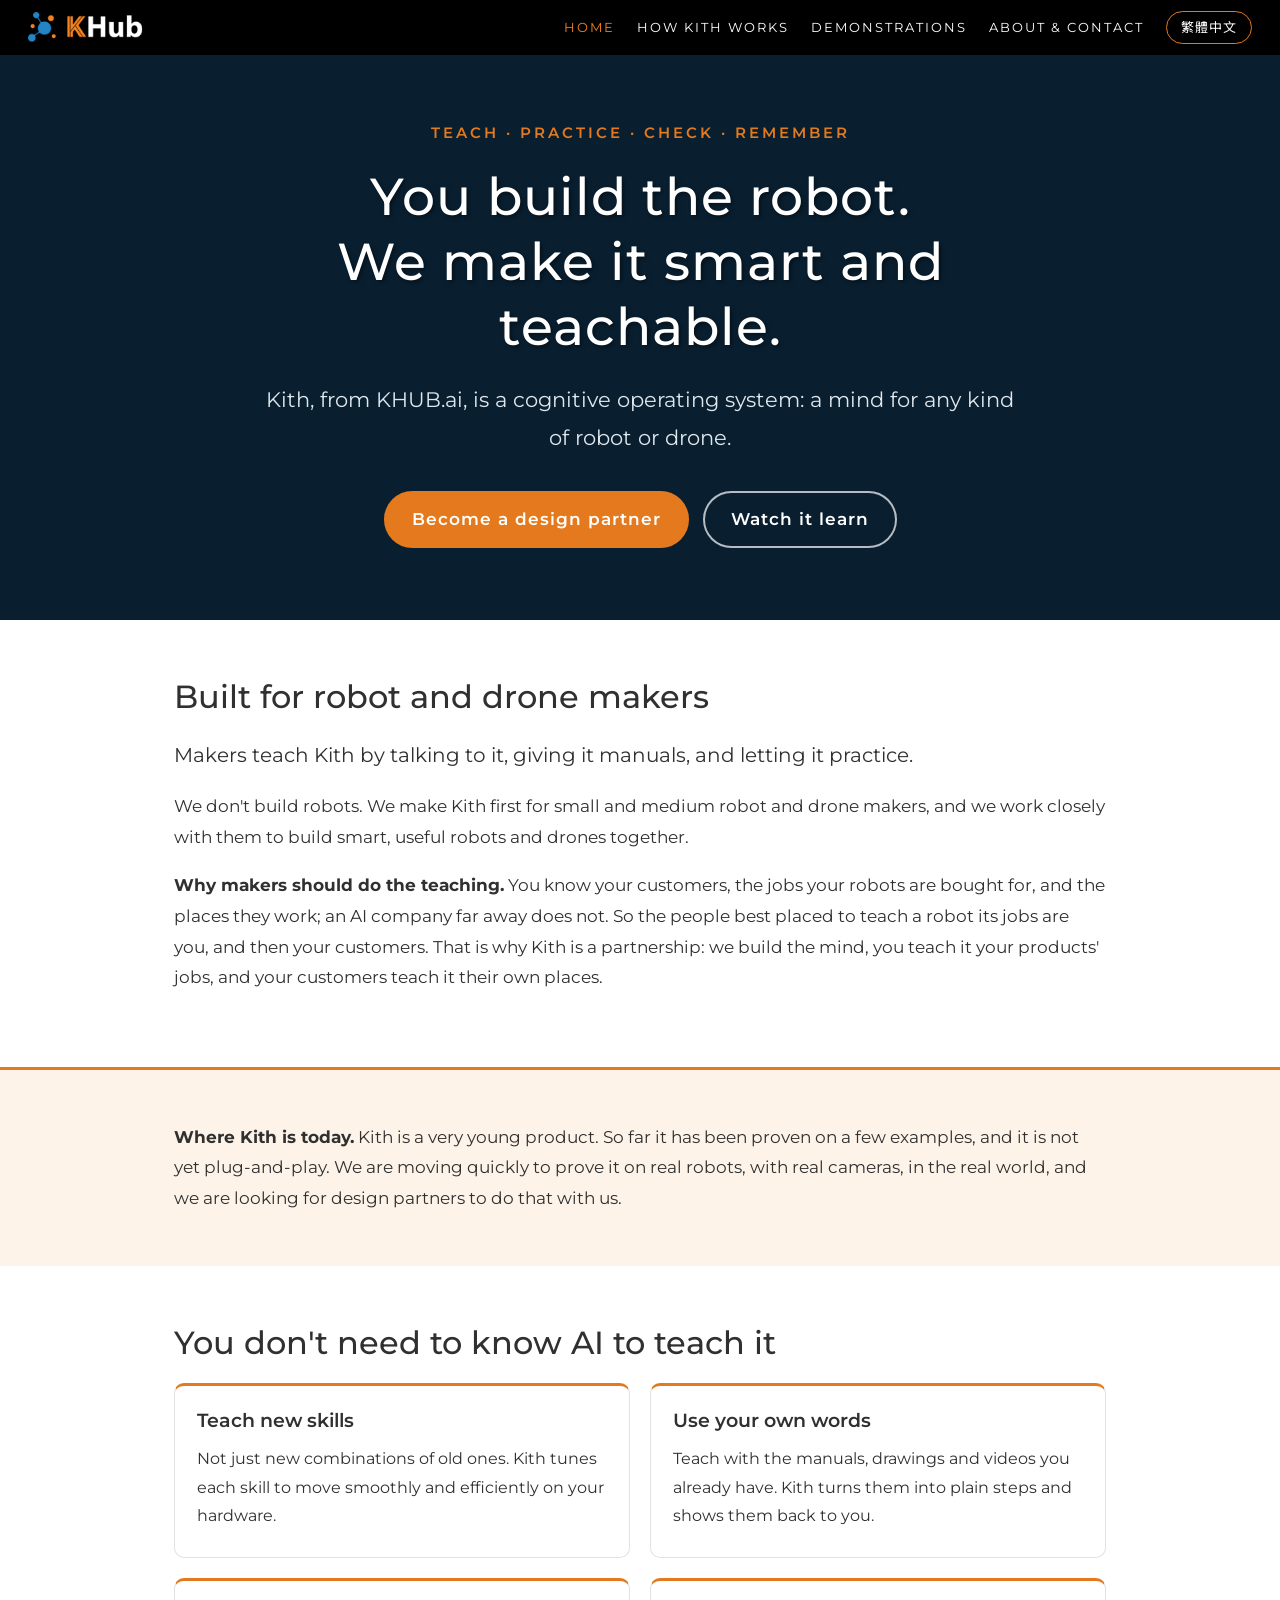
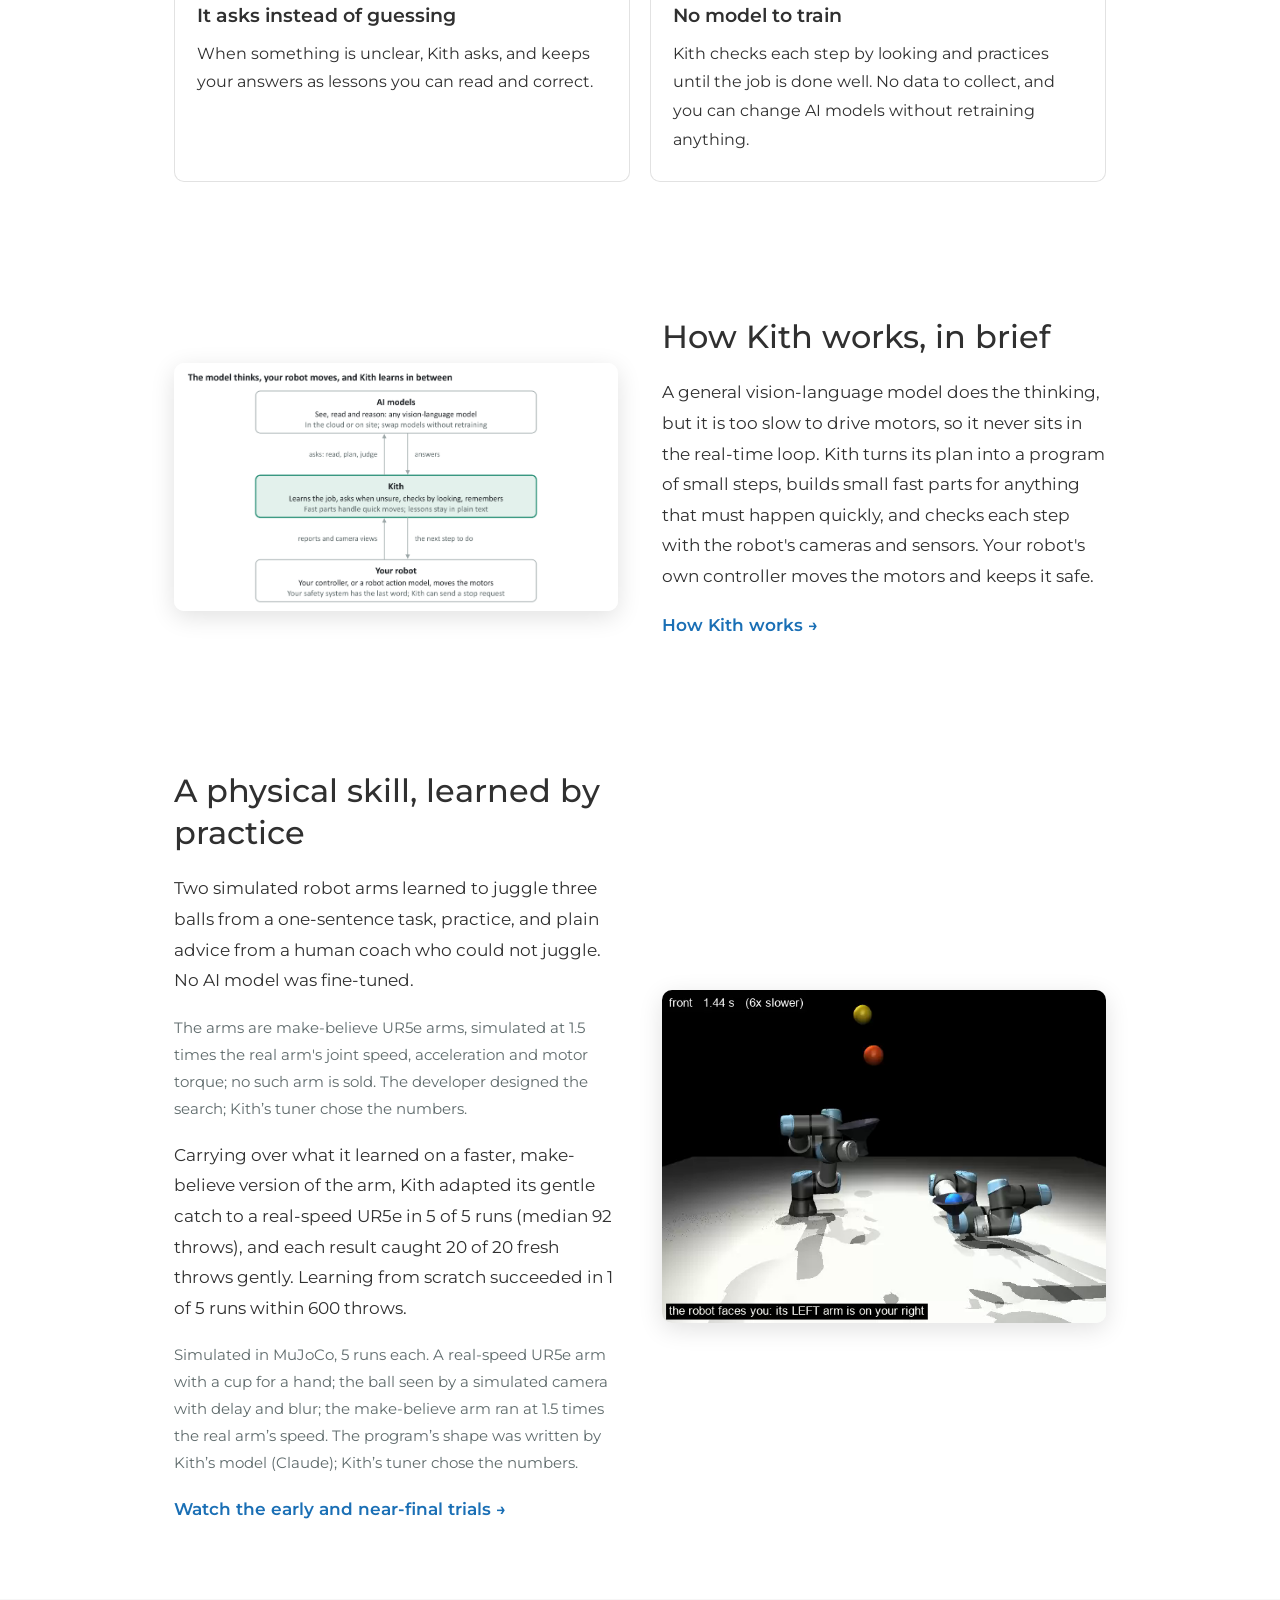
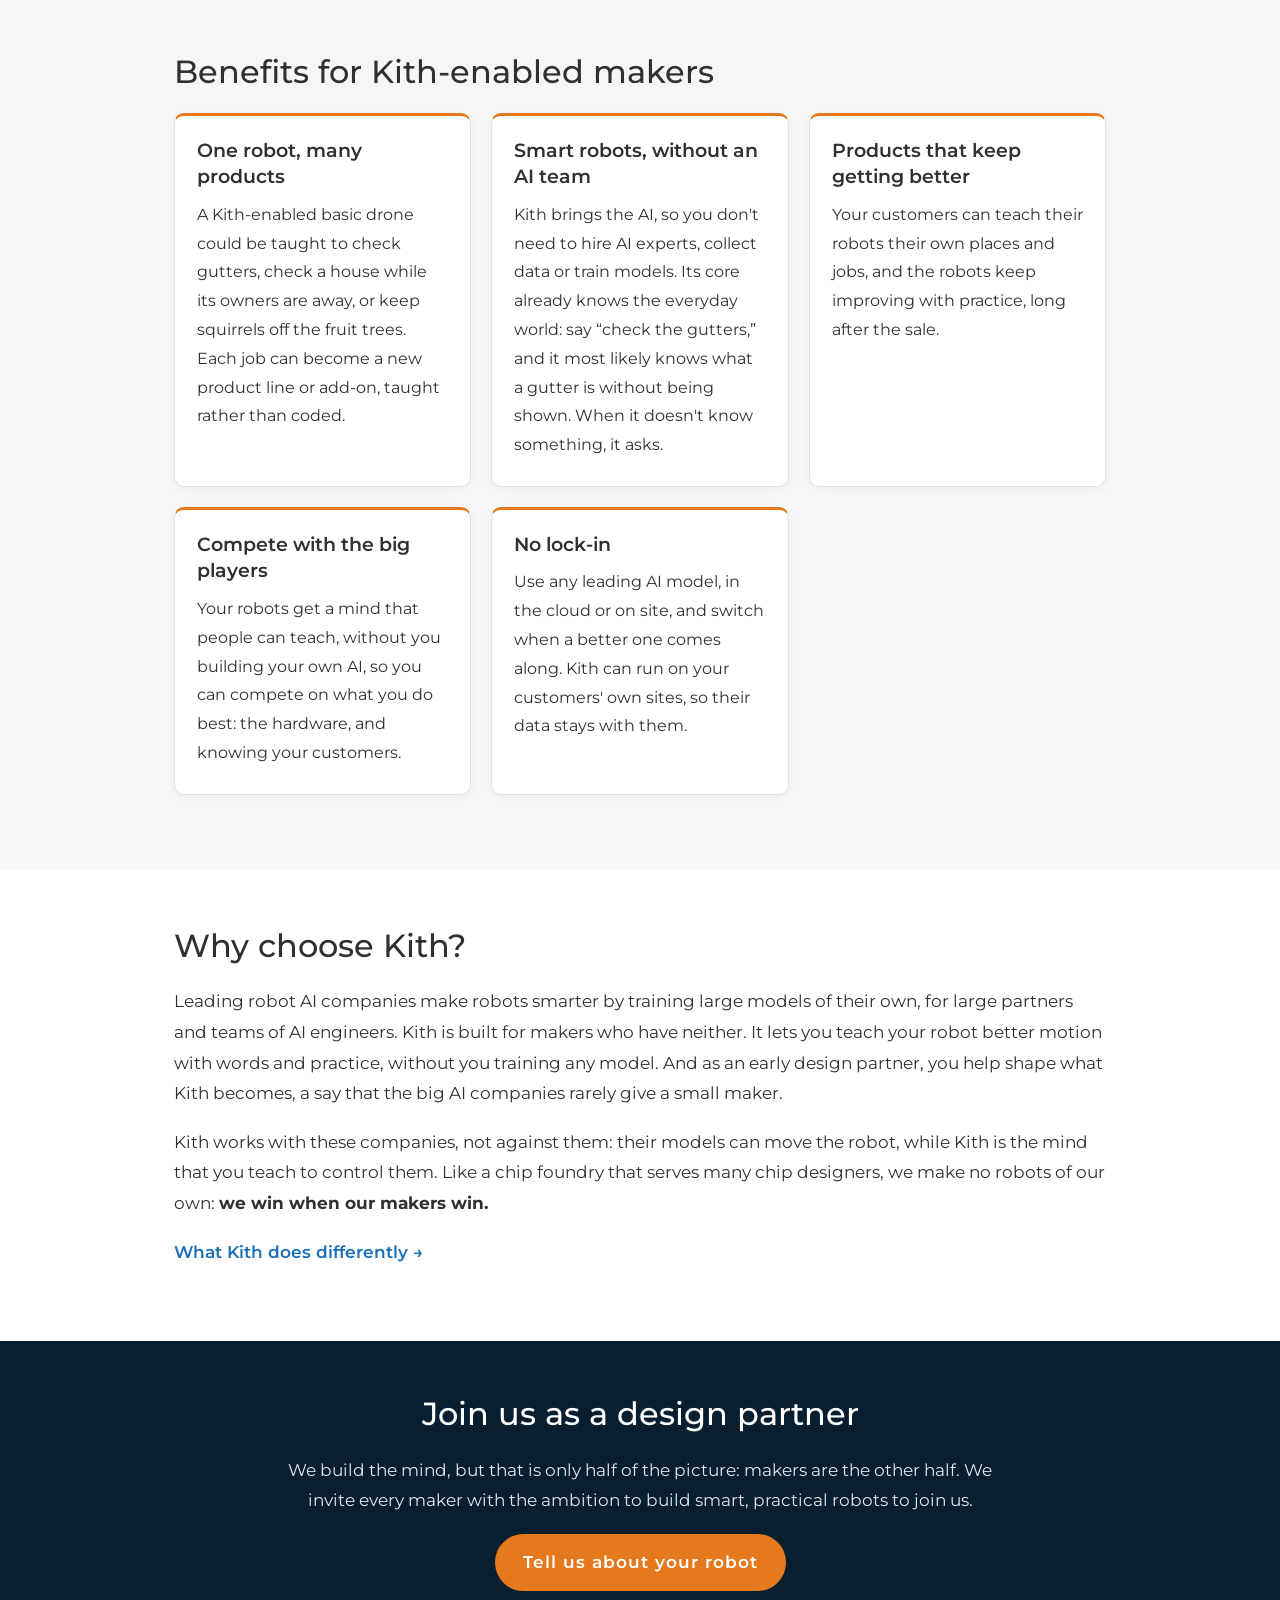
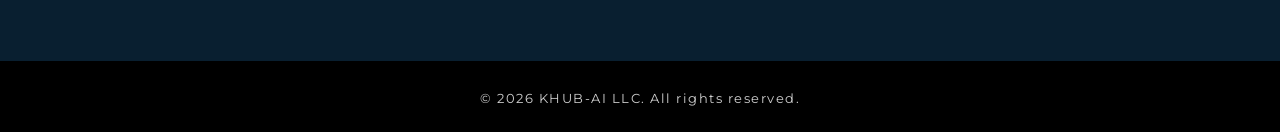
==== commit 9971f49c: "Drafts, not live: juggling arm notes (make-believe UR5e), the soft-catch result, investors card note" ====
--- a/index.html
+++ b/index.html
@@ -56,7 +56,10 @@
   <figure><img src="images/juggling.png" alt="Two simulated robot arms juggling three balls" width="640" height="480"></figure>
   <div>
     <h2>A physical skill, learned by practice</h2>
-    <p>Two simulated robot arms learned to juggle three balls from a one-sentence task, practice, and plain advice from a human coach who could not juggle. No AI model was fine-tuned. What one arm learned carried over to a second arm, giving it a head start.</p>
+    <p>Two simulated robot arms learned to juggle three balls from a one-sentence task, practice, and plain advice from a human coach who could not juggle. No AI model was fine-tuned.</p>
+    <p class="muted">The arms are make-believe UR5e arms, simulated at 1.5 times the real arm's joint speed, acceleration and motor torque; no such arm is sold. The developer designed the search; Kith’s tuner chose the numbers.</p>
+    <p>Carrying over what it learned on a faster, make-believe version of the arm, Kith adapted its gentle catch to a real-speed UR5e in 5 of 5 runs (median 92 throws), and each result caught 20 of 20 fresh throws gently. Learning from scratch succeeded in 1 of 5 runs within 600 throws.</p>
+    <p class="muted">Simulated in MuJoCo, 5 runs each. A real-speed UR5e arm with a cup for a hand; the ball seen by a simulated camera with delay and blur; the make-believe arm ran at 1.5 times the real arm’s speed. The program’s shape was written by Kith’s model (Claude); Kith’s tuner chose the numbers.</p>
     <p><a class="more" href="demonstrations.html">Watch the early and near-final trials</a></p>
   </div>
 </section>
